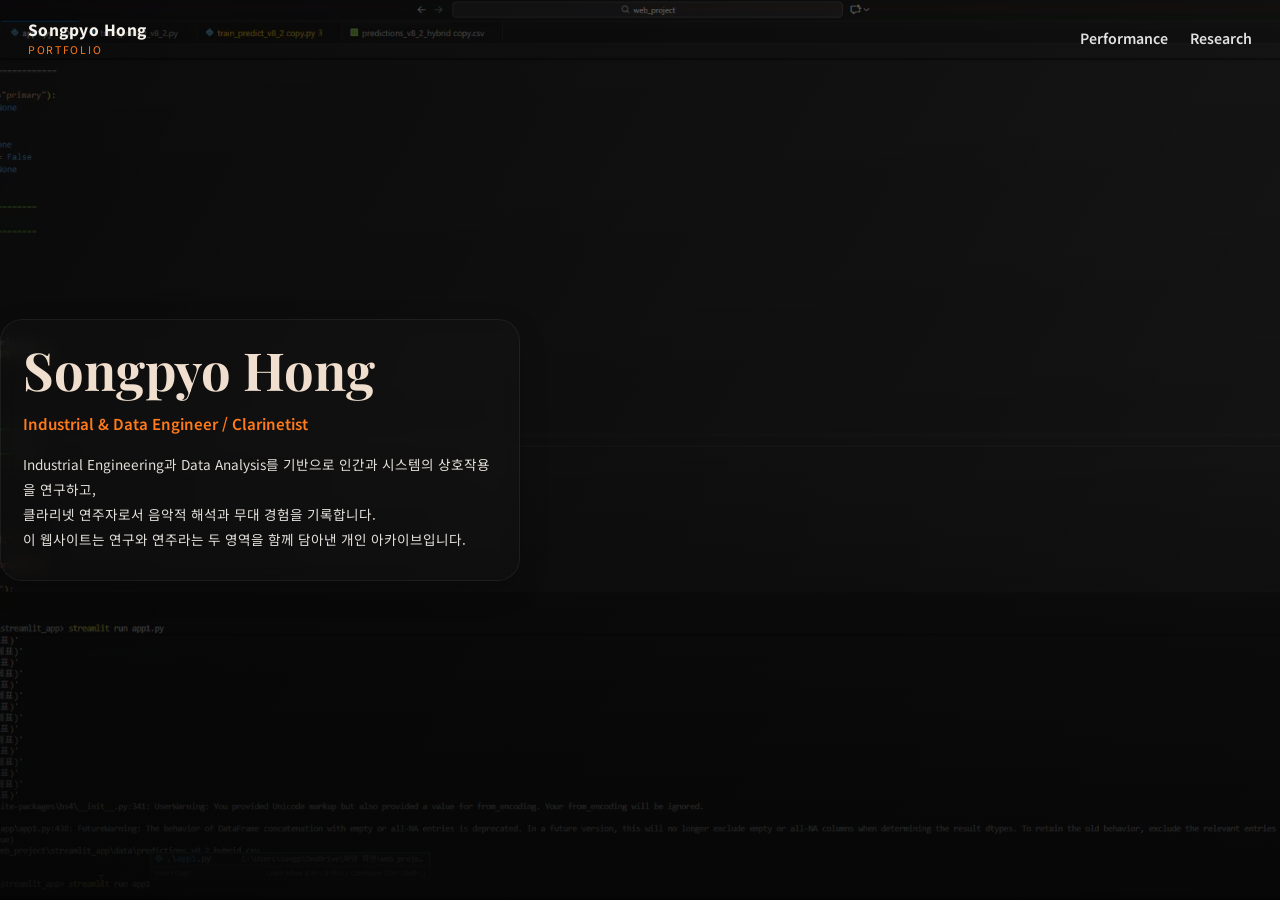
==== index.html @ 05376401 "Update index.html" ====
<!DOCTYPE html>
<html lang="ko">
<head>
  <meta charset="UTF-8" />
  <meta name="viewport" content="width=device-width, initial-scale=1.0" />
  <title>Songpyo Hong Portfolio</title>
  <meta name="description" content="Industrial Engineer & Clarinetist Songpyo Hong Portfolio" />
  <link rel="preconnect" href="https://fonts.googleapis.com">
  <link rel="preconnect" href="https://fonts.gstatic.com" crossorigin>
  <link href="https://fonts.googleapis.com/css2?family=Noto+Sans+KR:wght@300;400;500;700;800&family=Playfair+Display:wght@600;700&display=swap" rel="stylesheet">
  <link rel="stylesheet" href="style.css" />
</head>
<body class="home-page">
  <div class="noise"></div>

  <header class="site-header">
    <a class="brand" href="index.html">
      <span class="brand-main">Songpyo Hong</span>
      <span class="brand-sub">Portfolio</span>
    </a>

    <nav class="top-nav">
      <a href="performance.html">Performance</a>
      <a href="research.html">Research</a>
    </nav>
  </header>

  <main>
    <section class="hero hero-home minimal-home">
      <div class="hero-bg-slider">
        <div class="hero-slide active"></div>
        <div class="hero-slide"></div>
        <div class="hero-slide"></div>
        <div class="hero-slide"></div>
        <div class="hero-slide"></div>
        <div class="hero-slide"></div>
        <div class="hero-slide"></div>
        <div class="hero-slide"></div>
        <div class="hero-slide"></div>
        <div class="hero-slide"></div>
        <div class="hero-slide"></div>
        <div class="hero-slide"></div>
        <div class="hero-slide"></div>
      </div>

      <div class="hero-overlay"></div>

      <div class="hero-content container">
        <div class="glass-panel intro-card reveal">
          <h1>
            <span class="english-name">Songpyo Hong</span>
          </h1>

          <p class="role">Industrial & Data Engineer / Clarinetist</p>

          <p class="intro-text">
            Industrial Engineering과 Data Analysis를 기반으로 인간과 시스템의 상호작용을 연구하고,<br>
            클라리넷 연주자로서 음악적 해석과 무대 경험을 기록합니다.<br>
            이 웹사이트는 연구와 연주라는 두 영역을 함께 담아낸 개인 아카이브입니다.
          </p>

          
        </div>
      </div>
      <p class="contact-line">
            <span class="contact-label">Email</span>
            <a href="mailto:songpyoh@gmail.com">songpyoh@gmail.com</a>

            <span class="contact-separator"></span>

            <span class="contact-label">Instagram</span>
            <a href="https://instagram.com/twins03173" target="_blank" rel="noopener noreferrer">
              @twins03173
            </a>
          </p>

    </section>
  </main>

  <script src="script.js"></script>
</body>
</html>
---- style.css ----
:root {
  --bg: #050505;
  --bg-soft: #0d0d0f;
  --panel: rgba(255, 255, 255, 0.05);
  --panel-strong: rgba(255, 255, 255, 0.10);
  --border: rgba(255, 255, 255, 0.12);
  --text: #f5f1eb;
  --muted: #d2c7bd;
  --accent: #ff7a1a;
  --shadow: 0 20px 80px rgba(0, 0, 0, 0.35);
  --glass-blur: blur(14px);
  --max: 1200px;
}

* {
  box-sizing: border-box;
}

html {
  scroll-behavior: smooth;
}

body {
  margin: 0;
  font-family: "Noto Sans KR", sans-serif;
  background:
    radial-gradient(circle at top left, rgba(255, 122, 26, 0.08), transparent 26%),
    radial-gradient(circle at 85% 20%, rgba(255, 122, 26, 0.05), transparent 18%),
    linear-gradient(180deg, #050505 0%, #0b0b0c 50%, #050505 100%);
  color: var(--text);
  overflow-x: hidden;
}

a {
  color: inherit;
  text-decoration: none;
}

.container {
  width: min(calc(100% - 48px), var(--max));
  margin: 0 auto;
}

.noise {
  position: fixed;
  inset: 0;
  pointer-events: none;
  opacity: 0.05;
  background-image:
    linear-gradient(rgba(255,255,255,0.03) 1px, transparent 1px),
    linear-gradient(90deg, rgba(255,255,255,0.03) 1px, transparent 1px);
  background-size: 5px 5px;
  mix-blend-mode: soft-light;
  z-index: 1;
}

.site-header {
  position: fixed;
  top: 0;
  left: 0;
  width: 100%;
  z-index: 20;
  display: flex;
  align-items: center;
  justify-content: space-between;
  padding: 18px 28px;
  transition: all 0.35s ease;
}

.site-header.scrolled,
.site-header.solid {
  background: rgba(10, 10, 10, 0.58);
  backdrop-filter: blur(14px);
  border-bottom: 1px solid rgba(255,255,255,0.08);
}

.brand {
  display: flex;
  flex-direction: column;
  gap: 2px;
}

.brand-main {
  font-size: 0.96rem;
  font-weight: 800;
  letter-spacing: 0.03em;
  color: #f5f1eb;
}

.brand-sub {
  font-size: 0.66rem;
  color: var(--accent);
  letter-spacing: 0.16em;
  text-transform: uppercase;
}

.top-nav {
  display: flex;
  align-items: center;
  gap: 22px;
}

.top-nav a {
  position: relative;
  font-size: 0.88rem;
  font-weight: 600;
  color: rgba(255,255,255,0.88);
  transition: color 0.25s ease;
}

.top-nav a::after {
  content: "";
  position: absolute;
  left: 0;
  bottom: -8px;
  width: 0;
  height: 1px;
  background: var(--accent);
  transition: width 0.25s ease;
}

.top-nav a:hover {
  color: var(--accent);
}

.top-nav a:hover::after {
  width: 100%;
}

.hero,
.sub-hero {
  position: relative;
  min-height: 100vh;
  display: flex;
  align-items: center;
  overflow: hidden;
}

.minimal-home {
  min-height: 100vh;
}

.hero-bg-slider {
  position: absolute;
  inset: 0;
  overflow: hidden;
}

.hero-slide {
  position: absolute;
  inset: 0;
  opacity: 0;
  transition: opacity 1.8s ease-in-out, transform 7s ease;
  transform: scale(1.04);
  background-size: cover;
  background-position: center;
  background-repeat: no-repeat;
}

.hero-slide.active {
  opacity: 1;
  transform: scale(1);
}

.hero-slide:nth-child(1) {
  background-image:
    linear-gradient(120deg, rgba(0,0,0,0.66), rgba(0,0,0,0.24)),
    url("Images/HOME/1.png");
}

.hero-slide:nth-child(2) {
  background-image:
    linear-gradient(120deg, rgba(0,0,0,0.66), rgba(0,0,0,0.28)),
    url("Images/HOME/2.JPG");
}

.hero-slide:nth-child(3) {
  background-image:
    linear-gradient(120deg, rgba(0,0,0,0.68), rgba(0,0,0,0.28)),
    url("Images/HOME/3.png");
}

.hero-slide:nth-child(4) {
  background-image:
    linear-gradient(120deg, rgba(0,0,0,0.68), rgba(0,0,0,0.28)),
    url("Images/HOME/4.JPG");
}

.hero-slide:nth-child(5) {
  background-image:
    linear-gradient(120deg, rgba(0,0,0,0.68), rgba(0,0,0,0.28)),
    url("Images/HOME/5.jpg");
}

.hero-slide:nth-child(6) {
  background-image:
    linear-gradient(120deg, rgba(0,0,0,0.68), rgba(0,0,0,0.28)),
    url("Images/HOME/6.JPG");
}

.hero-slide:nth-child(7) {
  background-image:
    linear-gradient(120deg, rgba(0,0,0,0.68), rgba(0,0,0,0.28)),
    url("Images/HOME/7.JPG");
}

.hero-slide:nth-child(8) {
  background-image:
    linear-gradient(120deg, rgba(0,0,0,0.68), rgba(0,0,0,0.28)),
    url("Images/HOME/8.JPG");
}

.hero-slide:nth-child(9) {
  background-image:
    linear-gradient(120deg, rgba(0,0,0,0.68), rgba(0,0,0,0.28)),
    url("Images/HOME/9.JPG");
}

.hero-slide:nth-child(10) {
  background-image:
    linear-gradient(120deg, rgba(0,0,0,0.68), rgba(0,0,0,0.28)),
    url("Images/HOME/10.jpg");
}

.hero-slide:nth-child(11) {
  background-image:
    linear-gradient(120deg, rgba(0,0,0,0.68), rgba(0,0,0,0.28)),
    url("Images/HOME/11.png");
}

.hero-slide:nth-child(12) {
  background-image:
    linear-gradient(120deg, rgba(0,0,0,0.68), rgba(0,0,0,0.28)),
    url("Images/HOME/12.png");
}

.hero-slide:nth-child(13) {
  background-image:
    linear-gradient(120deg, rgba(0,0,0,0.68), rgba(0,0,0,0.28)),
    url("Images/HOME/13.png");
}

.performance-hero .hero-bg {
  position: absolute;
  inset: 0;
  background-image:
    linear-gradient(120deg, rgba(0,0,0,0.78), rgba(0,0,0,0.28)),
    url("https://images.unsplash.com/photo-1465847899084-d164df4dedc6?auto=format&fit=crop&w=1800&q=80");
  background-size: cover;
  background-position: center;
}

.research-hero .hero-bg {
  position: absolute;
  inset: 0;
  background-image:
    linear-gradient(120deg, rgba(0,0,0,0.82), rgba(0,0,0,0.32)),
    url("https://images.unsplash.com/photo-1516321318423-f06f85e504b3?auto=format&fit=crop&w=1800&q=80");
  background-size: cover;
  background-position: center;
}

.hero-overlay {
  position: absolute;
  inset: 0;
  background:
    linear-gradient(180deg, rgba(0,0,0,0.08) 0%, rgba(0,0,0,0.24) 52%, rgba(5,5,5,0.88) 100%);
}

.hero-contact {
  position: fixed;
  bottom: 18px;
  left: 50%;
  transform: translateX(-50%);
  z-index: 30;
  font-size: 0.78rem;
  color: rgba(255,255,255,0.88);
  letter-spacing: 0.01em;
  white-space: nowrap;
}

@media (max-width: 768px) {
  .hero-contact {
    bottom: 14px;
    font-size: 0.68rem;
    white-space: normal;
    text-align: center;
    width: calc(100% - 32px);
  }
}

.glass-panel {
  background: rgba(255,255,255,0.015);
  border: 1px solid rgba(255,255,255,0.06);
  backdrop-filter: blur(8px);
  -webkit-backdrop-filter: blur(8px);
  box-shadow: 0 10px 28px rgba(0,0,0,0.18);
}

.intro-card {
  max-width: 520px;
  padding: 14px 22px;
  border-radius: 22px;
}

.wide {
  max-width: 760px;
  padding: 36px 32px;
  border-radius: 28px;
}

.eyebrow {
  display: none;
}

h1, h2, h3 {
  margin: 0;
}

.hero h1,
.sub-hero h1 {
  display: flex;
  flex-direction: column;
  gap: 6px;
  margin-bottom: 6px;
}

.korean-name {
  font-size: clamp(2.4rem, 4vw, 4.4rem);
  font-weight: 800;
  color: #ffffff;
}

.english-name {
  font-family: "Playfair Display", serif;
  font-size: clamp(1.9rem, 4.1vw, 4.4rem);
  color: #f0dfcf;
}

.role {
  margin: 0 0 10px;
  font-size: 0.94rem;
  font-weight: 600;
  color: var(--accent);
}

.intro-text,
.sub-copy,
.glass-panel p,
.site-footer p {
  line-height: 1.85;
}

.intro-text {
  font-size: 0.85rem;
  line-height: 1.6;
  color: rgba(245, 241, 235, 0.92);
}

.contact-line {
  margin-top: 16px;
  font-size: 0.76rem;
  line-height: 1.7;
  color: rgba(255,255,255,0.82);
  white-space: nowrap;
}

.contact-label {
  color: var(--accent);
  font-weight: 700;
}

.contact-line a {
  color: rgba(255,255,255,0.88);
}

.contact-separator {
  display: inline-block;
  width: 18px;
}

.content-section {
  position: relative;
  z-index: 2;
  padding: 120px 0 0;
}

.section-head {
  margin-bottom: 28px;
}

.section-head h2 {
  font-size: clamp(1.8rem, 3vw, 3rem);
}

.grid-two {
  display: grid;
  grid-template-columns: 1.05fr 0.95fr;
  gap: 24px;
  align-items: stretch;
}

.grid-two .glass-panel {
  padding: 30px;
  border-radius: 26px;
}

.image-block {
  min-height: 380px;
  border-radius: 28px;
  overflow: hidden;
  box-shadow: var(--shadow);
  border: 1px solid rgba(255,255,255,0.08);
  background-size: cover;
  background-position: center;
}

.performance-detail-image {
  background-image:
    linear-gradient(180deg, rgba(0,0,0,0.08), rgba(0,0,0,0.35)),
    url("https://images.unsplash.com/photo-1514119412350-e174d90d280e?auto=format&fit=crop&w=1200&q=80");
}

.research-detail-image {
  background-image:
    linear-gradient(180deg, rgba(0,0,0,0.08), rgba(0,0,0,0.35)),
    url("https://images.unsplash.com/photo-1516321497487-e288fb19713f?auto=format&fit=crop&w=1200&q=80");
}

.archive-grid {
  display: grid;
  grid-template-columns: repeat(3, 1fr);
  gap: 22px;
  padding-bottom: 120px;
}

.archive-grid .glass-panel {
  padding: 28px;
  border-radius: 24px;
  transition: transform 0.28s ease, border-color 0.28s ease;
}

.archive-grid .glass-panel:hover {
  transform: translateY(-6px);
  border-color: rgba(255, 122, 26, 0.4);
}

.card-label {
  margin: 0 0 10px;
  font-size: 0.78rem;
  letter-spacing: 0.14em;
  text-transform: uppercase;
  color: var(--accent);
  font-weight: 700;
}

.archive-grid h3 {
  margin-bottom: 12px;
  font-size: 1.5rem;
}

.site-footer {
  position: relative;
  z-index: 2;
  border-top: 1px solid rgba(255,255,255,0.08);
  padding: 28px 0 44px;
  display: flex;
  align-items: flex-start;
  justify-content: space-between;
  gap: 18px;
}

.home-page .site-footer {
  display: none;
}

.footer-title {
  margin: 0 0 6px;
  color: var(--accent);
  font-weight: 800;
}

.site-footer a {
  color: #f2d1b4;
}

.reveal {
  opacity: 0;
  transform: translateY(28px);
  transition: opacity 0.8s ease, transform 0.8s ease;
}

.reveal.show {
  opacity: 1;
  transform: translateY(0);
}

@media (max-width: 1024px) {
  .grid-two,
  .archive-grid {
    grid-template-columns: 1fr;
  }
}

@media (max-width: 768px) {
  .site-header {
    padding: 16px 16px;
    flex-direction: column;
    gap: 10px;
  }

  .brand-main {
    font-size: 0.9rem;
  }

  .brand-sub {
    font-size: 0.6rem;
  }

  .top-nav {
    gap: 14px;
    flex-wrap: wrap;
    justify-content: center;
  }

  .top-nav a {
    font-size: 0.8rem;
  }

  .container {
    width: min(calc(100% - 28px), var(--max));
  }

  .intro-card,
  .wide,
  .grid-two .glass-panel,
  .archive-grid .glass-panel {
    padding: 22px;
  }

  .intro-card {
    max-width: 100%;
    border-radius: 22px;
  }

  .english-name {
    font-size: clamp(2.2rem, 9vw, 3.2rem);
  }

  .role {
    font-size: 0.86rem;
  }

  .intro-text {
    font-size: 0.82rem;
    line-height: 1.8;
  }

  .contact-line {
    white-space: normal;
    font-size: 0.72rem;
  }

  .site-footer {
    flex-direction: column;
  }

}
.hero-contact{
  position:absolute;
  bottom:28px;
  left:50%;
  transform:translateX(-50%);
  font-size:0.85rem;
  color:rgba(255,255,255,0.85);
  letter-spacing:0.02em;
}

.contact-label{
  color:var(--accent);
  font-weight:700;
}

.contact-space{
  display:inline-block;
  width:28px;
}
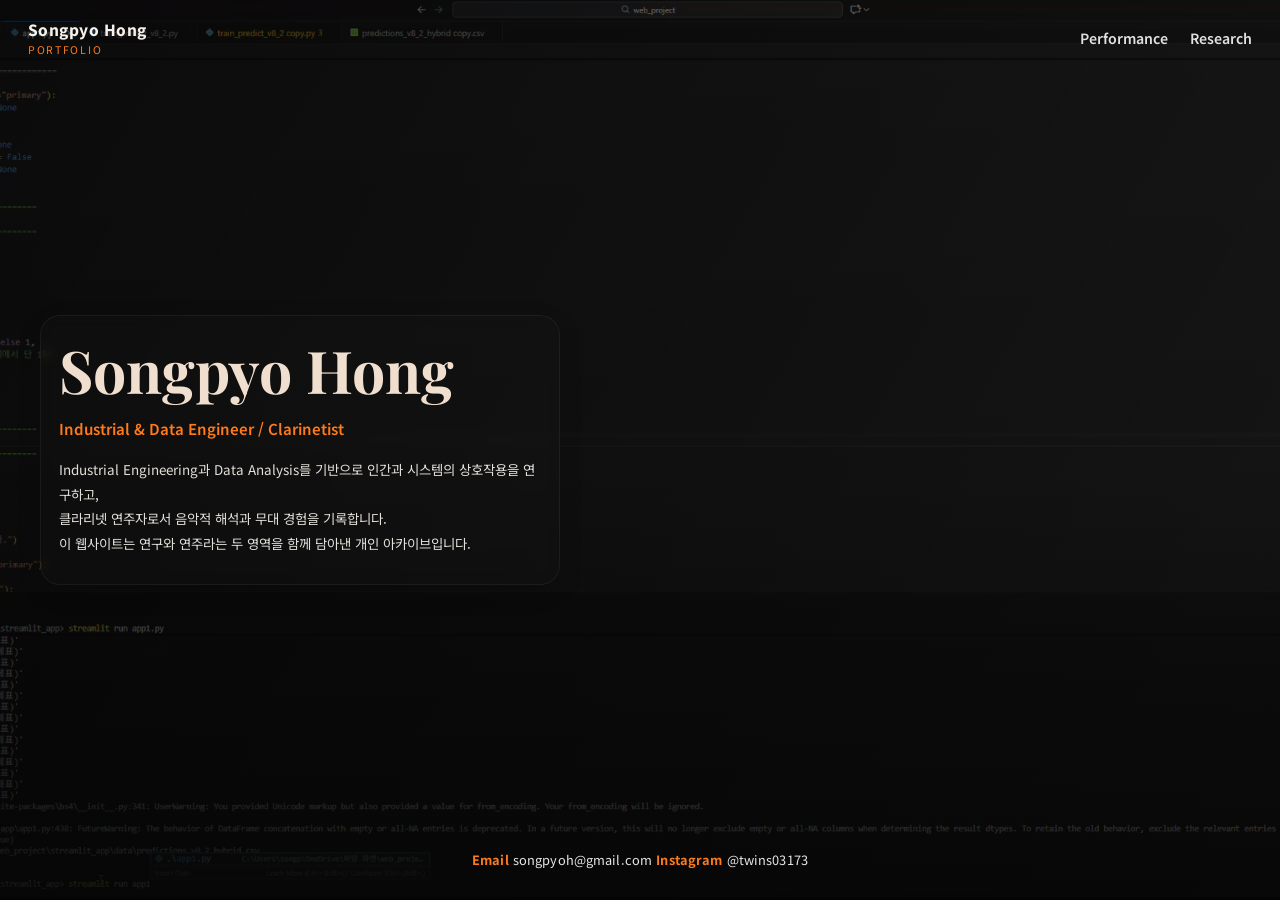
==== commit c71c5cda: "update" ====
--- a/index.html
+++ b/index.html
@@ -62,7 +62,7 @@
           
         </div>
       </div>
-      <p class="contact-line">
+      <p class="hero-contact">
             <span class="contact-label">Email</span>
             <a href="mailto:songpyoh@gmail.com">songpyoh@gmail.com</a>
 
--- a/style.css
+++ b/style.css
@@ -264,43 +264,47 @@
   position: absolute;
   inset: 0;
   background:
-    linear-gradient(180deg, rgba(0,0,0,0.08) 0%, rgba(0,0,0,0.24) 52%, rgba(5,5,5,0.88) 100%);
-}
-
+    linear-gradient(180deg, rgba(0,0,0,0.06) 0%, rgba(0,0,0,0.18) 52%, rgba(5,5,5,0.82) 100%);
+}
+
+/* 홈 화면 연락처 */
 .hero-contact {
   position: fixed;
+  left: 50%;
   bottom: 18px;
-  left: 50%;
   transform: translateX(-50%);
-  z-index: 30;
-  font-size: 0.78rem;
-  color: rgba(255,255,255,0.88);
+  z-index: 40;
+  font-size: 0.8rem;
+  color: rgba(255,255,255,0.9);
   letter-spacing: 0.01em;
   white-space: nowrap;
-}
-
-@media (max-width: 768px) {
-  .hero-contact {
-    bottom: 14px;
-    font-size: 0.68rem;
-    white-space: normal;
-    text-align: center;
-    width: calc(100% - 32px);
-  }
-}
-
+  text-align: center;
+}
+
+.contact-label {
+  color: var(--accent);
+  font-weight: 700;
+}
+
+.contact-space {
+  display: inline-block;
+  width: 28px;
+}
+
+/* glass */
 .glass-panel {
-  background: rgba(255,255,255,0.015);
-  border: 1px solid rgba(255,255,255,0.06);
-  backdrop-filter: blur(8px);
-  -webkit-backdrop-filter: blur(8px);
-  box-shadow: 0 10px 28px rgba(0,0,0,0.18);
+  background: rgba(255,255,255,0.01);
+  border: 1px solid rgba(255,255,255,0.05);
+  backdrop-filter: blur(6px);
+  -webkit-backdrop-filter: blur(6px);
+  box-shadow: 0 8px 24px rgba(0,0,0,0.14);
 }
 
 .intro-card {
+  width: min(520px, 92vw);
   max-width: 520px;
-  padding: 14px 22px;
-  border-radius: 22px;
+  padding: 14px 18px;
+  border-radius: 20px;
 }
 
 .wide {
@@ -333,7 +337,7 @@
 
 .english-name {
   font-family: "Playfair Display", serif;
-  font-size: clamp(1.9rem, 4.1vw, 4.4rem);
+  font-size: clamp(2.2rem, 4.6vw, 4.6rem);
   color: #f0dfcf;
 }
 
@@ -342,6 +346,7 @@
   font-size: 0.94rem;
   font-weight: 600;
   color: var(--accent);
+  white-space: nowrap;
 }
 
 .intro-text,
@@ -352,31 +357,9 @@
 }
 
 .intro-text {
-  font-size: 0.85rem;
-  line-height: 1.6;
+  font-size: 0.84rem;
+  line-height: 1.58;
   color: rgba(245, 241, 235, 0.92);
-}
-
-.contact-line {
-  margin-top: 16px;
-  font-size: 0.76rem;
-  line-height: 1.7;
-  color: rgba(255,255,255,0.82);
-  white-space: nowrap;
-}
-
-.contact-label {
-  color: var(--accent);
-  font-weight: 700;
-}
-
-.contact-line a {
-  color: rgba(255,255,255,0.88);
-}
-
-.contact-separator {
-  display: inline-block;
-  width: 18px;
 }
 
 .content-section {
@@ -539,7 +522,8 @@
   }
 
   .intro-card {
-    max-width: 100%;
+    width: min(100%, 520px);
+    max-width: 520px;
     border-radius: 22px;
   }
 
@@ -548,40 +532,23 @@
   }
 
   .role {
-    font-size: 0.86rem;
+    font-size: 0.8rem;
+    white-space: normal;
   }
 
   .intro-text {
-    font-size: 0.82rem;
-    line-height: 1.8;
-  }
-
-  .contact-line {
+    font-size: 0.8rem;
+    line-height: 1.72;
+  }
+
+  .hero-contact {
+    bottom: 12px;
+    font-size: 0.68rem;
     white-space: normal;
-    font-size: 0.72rem;
+    width: calc(100% - 24px);
   }
 
   .site-footer {
     flex-direction: column;
   }
-
-}
-.hero-contact{
-  position:absolute;
-  bottom:28px;
-  left:50%;
-  transform:translateX(-50%);
-  font-size:0.85rem;
-  color:rgba(255,255,255,0.85);
-  letter-spacing:0.02em;
-}
-
-.contact-label{
-  color:var(--accent);
-  font-weight:700;
-}
-
-.contact-space{
-  display:inline-block;
-  width:28px;
 }
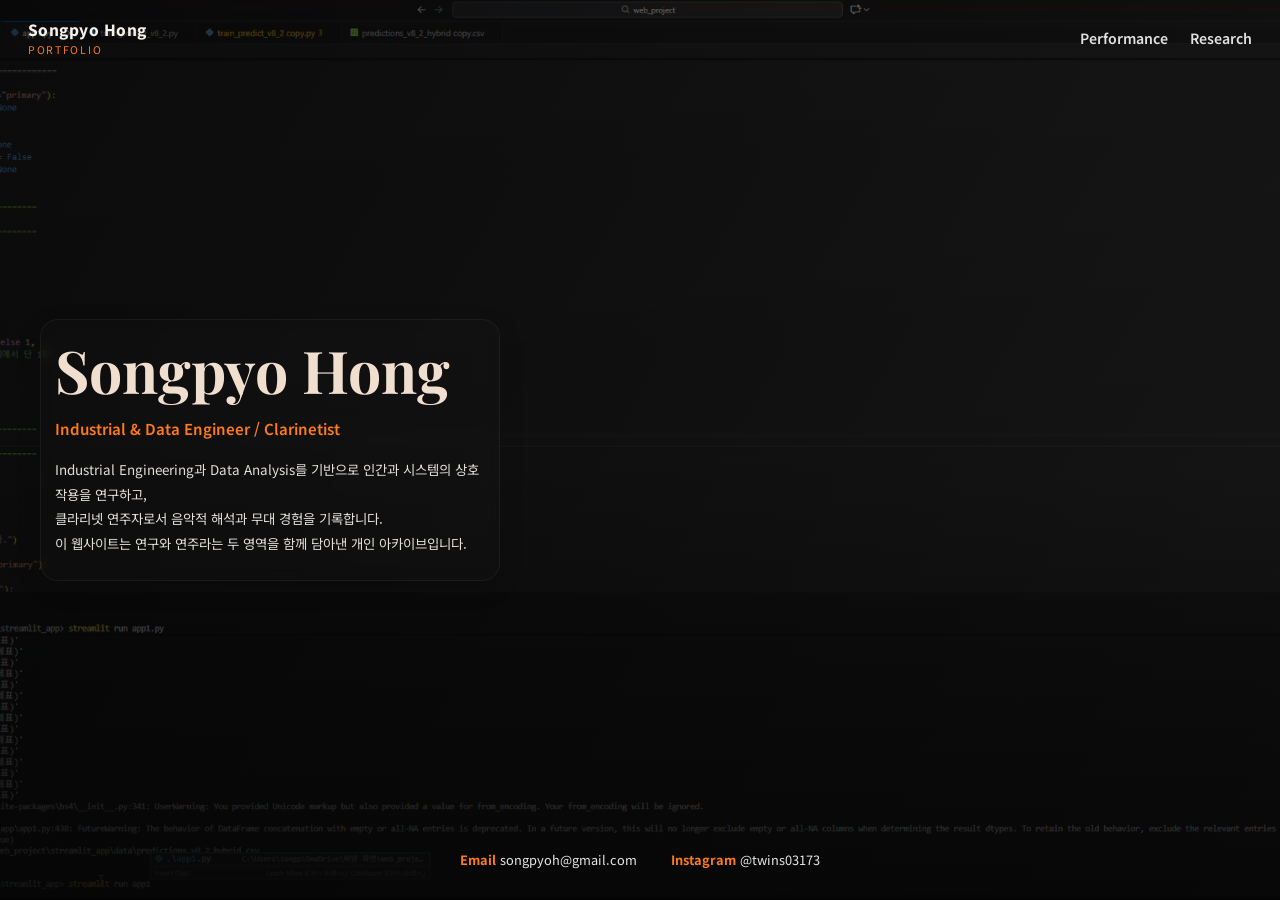
==== commit 2e7e4746: "1" ====
--- a/index.html
+++ b/index.html
@@ -62,7 +62,7 @@
           
         </div>
       </div>
-      <p class="hero-contact">
+      <p class="contact-line">
             <span class="contact-label">Email</span>
             <a href="mailto:songpyoh@gmail.com">songpyoh@gmail.com</a>
 
--- a/style.css
+++ b/style.css
@@ -268,18 +268,7 @@
 }
 
 /* 홈 화면 연락처 */
-.hero-contact {
-  position: fixed;
-  left: 50%;
-  bottom: 18px;
-  transform: translateX(-50%);
-  z-index: 40;
-  font-size: 0.8rem;
-  color: rgba(255,255,255,0.9);
-  letter-spacing: 0.01em;
-  white-space: nowrap;
-  text-align: center;
-}
+
 
 .contact-label {
   color: var(--accent);
@@ -301,10 +290,10 @@
 }
 
 .intro-card {
-  width: min(520px, 92vw);
-  max-width: 520px;
-  padding: 14px 18px;
-  border-radius: 20px;
+  width: min(460px, 90vw);
+  max-width: 460px;
+  padding: 10px 14px;
+  border-radius: 18px;
 }
 
 .wide {
@@ -541,14 +530,24 @@
     line-height: 1.72;
   }
 
-  .hero-contact {
-    bottom: 12px;
-    font-size: 0.68rem;
-    white-space: normal;
-    width: calc(100% - 24px);
-  }
+ 
 
   .site-footer {
     flex-direction: column;
   }
+}
+.contact-line{
+  position:fixed;
+  bottom:18px;
+  left:50%;
+  transform:translateX(-50%);
+  font-size:0.8rem;
+  color:rgba(255,255,255,0.9);
+  z-index:50;
+  white-space:nowrap;
+  text-align:center;
+}
+.contact-separator{
+  display:inline-block;
+  width:26px;
 }
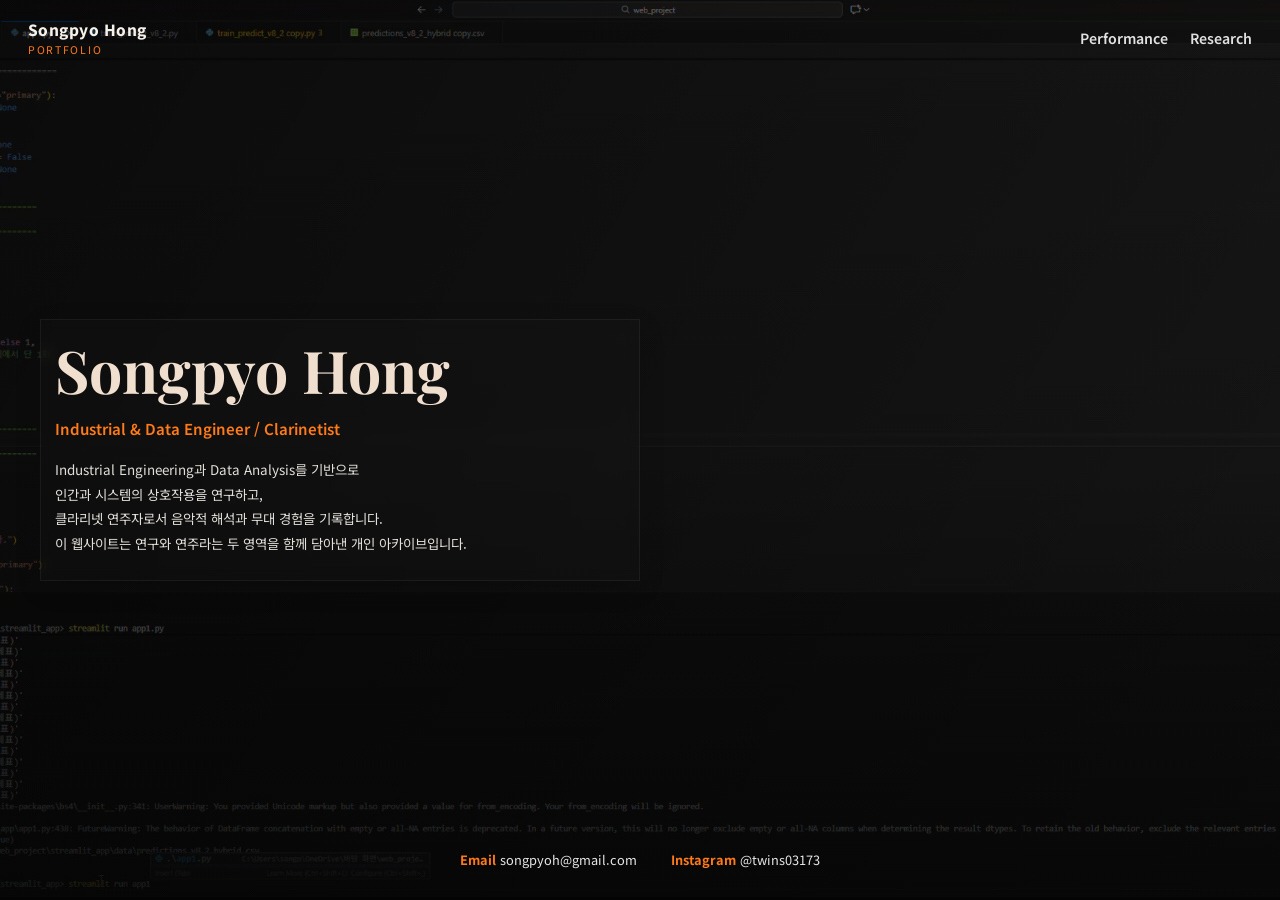
==== commit 71bb7505: "Update index.html" ====
--- a/index.html
+++ b/index.html
@@ -54,7 +54,8 @@
           <p class="role">Industrial & Data Engineer / Clarinetist</p>
 
           <p class="intro-text">
-            Industrial Engineering과 Data Analysis를 기반으로 인간과 시스템의 상호작용을 연구하고,<br>
+            Industrial Engineering과 Data Analysis를 기반으로 <br>
+            인간과 시스템의 상호작용을 연구하고,<br>
             클라리넷 연주자로서 음악적 해석과 무대 경험을 기록합니다.<br>
             이 웹사이트는 연구와 연주라는 두 영역을 함께 담아낸 개인 아카이브입니다.
           </p>
--- a/style.css
+++ b/style.css
@@ -290,10 +290,9 @@
 }
 
 .intro-card {
-  width: min(460px, 90vw);
-  max-width: 460px;
+  width: min(600px, 90vw);
+  max-width: 600px;
   padding: 10px 14px;
-  border-radius: 18px;
 }
 
 .wide {
@@ -550,4 +549,9 @@
 .contact-separator{
   display:inline-block;
   width:26px;
+}
+
+.hero-content{
+  display:flex;
+  justify-content:flex-start;
 }
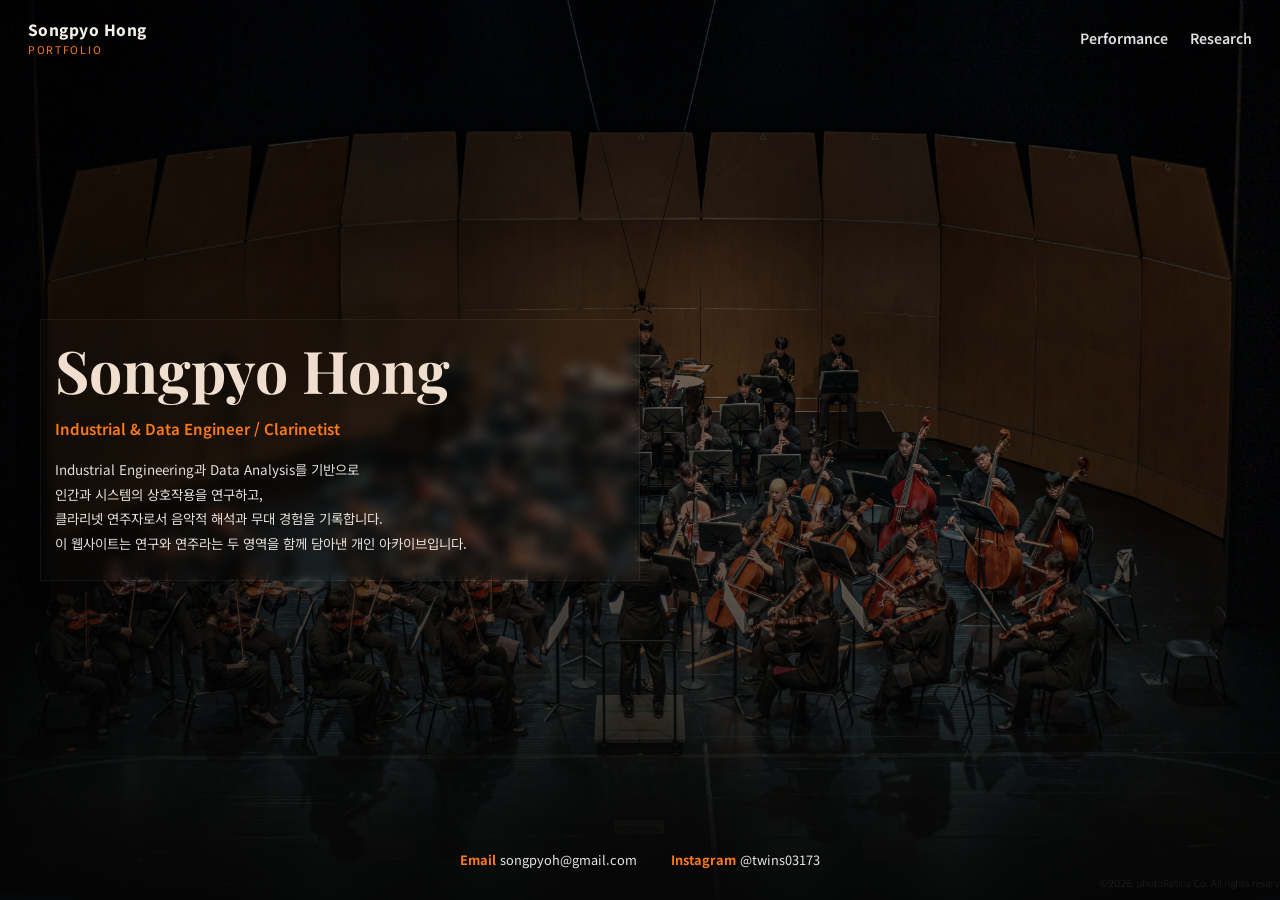
==== commit 65c49116: "ui update" ====
--- a/index.html
+++ b/index.html
@@ -59,22 +59,20 @@
             클라리넷 연주자로서 음악적 해석과 무대 경험을 기록합니다.<br>
             이 웹사이트는 연구와 연주라는 두 영역을 함께 담아낸 개인 아카이브입니다.
           </p>
-
-          
         </div>
       </div>
+
       <p class="contact-line">
-            <span class="contact-label">Email</span>
-            <a href="mailto:songpyoh@gmail.com">songpyoh@gmail.com</a>
+        <span class="contact-label">Email</span>
+        <a href="mailto:songpyoh@gmail.com">songpyoh@gmail.com</a>
 
-            <span class="contact-separator"></span>
+        <span class="contact-separator"></span>
 
-            <span class="contact-label">Instagram</span>
-            <a href="https://instagram.com/twins03173" target="_blank" rel="noopener noreferrer">
-              @twins03173
-            </a>
-          </p>
-
+        <span class="contact-label">Instagram</span>
+        <a href="https://instagram.com/twins03173" target="_blank" rel="noopener noreferrer">
+          @twins03173
+        </a>
+      </p>
     </section>
   </main>
 
--- a/style.css
+++ b/style.css
@@ -554,4 +554,15 @@
 .hero-content{
   display:flex;
   justify-content:flex-start;
-}+}
+
+
+
+
+
+
+
+
+
+
+
